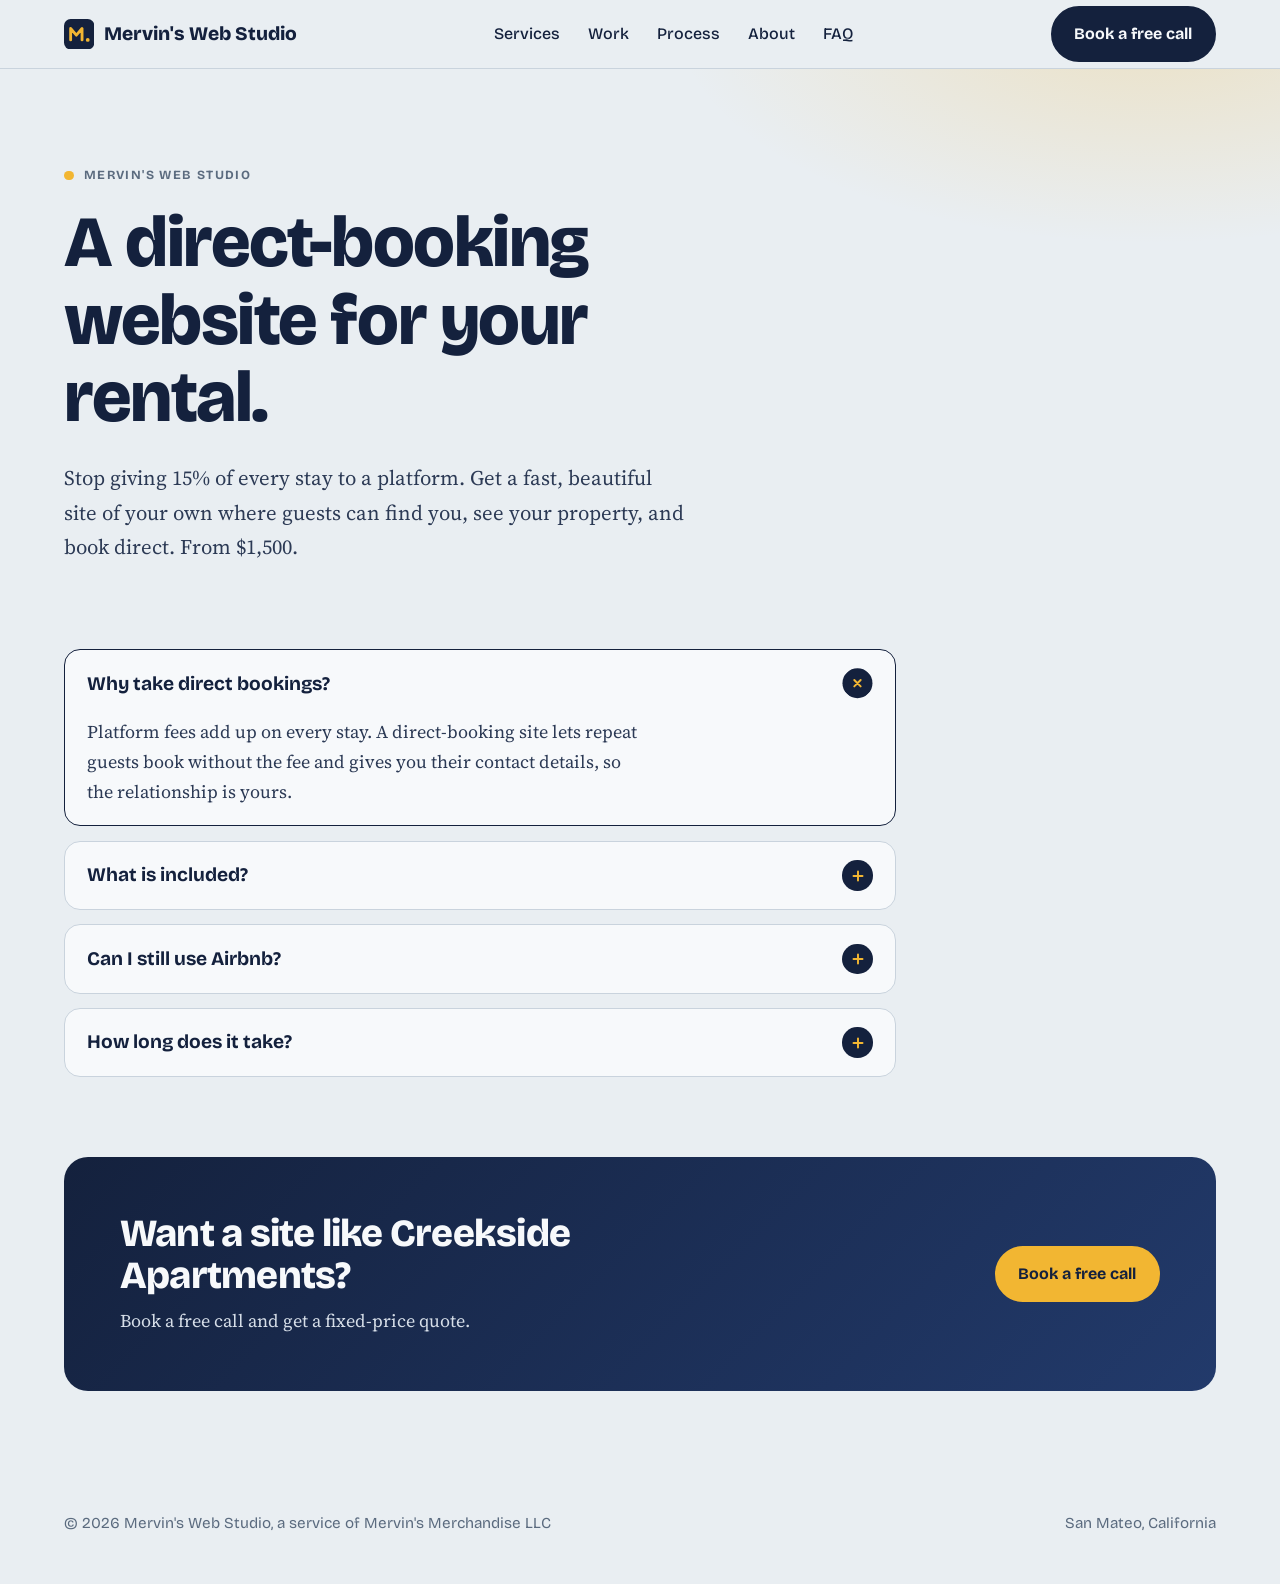
==== airbnb-direct-booking-website.html @ f76c59b7 "Improve SEO and performance, add service pages - Convert images to WebP (about 1.1 MB down to about " ====
<!DOCTYPE html>
<html lang="en">
<head>
<meta charset="utf-8">
<meta name="viewport" content="width=device-width, initial-scale=1, viewport-fit=cover">
<title>Direct-Booking Website for Airbnb and Rental Hosts | Mervin's Web Studio</title>
<meta name="description" content="Direct-booking websites for Airbnb and short-term rental hosts. Keep more of every booking and own your guest relationships. From $1,500, live in about two weeks.">
<link rel="canonical" href="https://mervinswebstudio.com/airbnb-direct-booking-website.html">
<meta property="og:type" content="website">
<meta property="og:url" content="https://mervinswebstudio.com/airbnb-direct-booking-website.html">
<meta property="og:title" content="Direct-Booking Website for Airbnb and Rental Hosts | Mervin's Web Studio">
<meta property="og:description" content="Direct-booking websites for Airbnb and short-term rental hosts. Keep more of every booking and own your guest relationships. From $1,500, live in about two weeks.">
<meta name="theme-color" content="#14213D">
<link rel="icon" href="data:image/svg+xml,<svg xmlns='http://www.w3.org/2000/svg' viewBox='0 0 64 64'><rect width='64' height='64' rx='14' fill='%2314213D'/><path d='M14 44V20l12 14 12-14v24' fill='none' stroke='%23F2B632' stroke-width='6' stroke-linecap='round' stroke-linejoin='round'/><circle cx='50' cy='44' r='4' fill='%23F2B632'/></svg>">
<link rel="preconnect" href="https://fonts.googleapis.com">
<link rel="preconnect" href="https://fonts.gstatic.com" crossorigin>
<link href="https://fonts.googleapis.com/css2?family=Bricolage+Grotesque:opsz,wght@12..96,500;12..96,700;12..96,800&family=Source+Serif+4:opsz,wght@8..60,400;8..60,600&display=swap" rel="stylesheet">
<style>
  :root {
    --fog: #E9EEF2; --paper: #F7F9FB; --harbor: #14213D; --slate: #5B6B7F; --marigold: #F2B632; --line: #C9D3DD;
    --display: "Bricolage Grotesque", "Helvetica Neue", Arial, sans-serif;
    --body: "Source Serif 4", Georgia, "Times New Roman", serif;
    --wrap: 72rem;
    box-sizing: border-box;
  }
  *, *::before, *::after { box-sizing: inherit; }
  html { scroll-behavior: smooth; }
  @media (prefers-reduced-motion: reduce) { html { scroll-behavior: auto; } * { transition: none !important; animation: none !important; } }
  body { margin: 0; background: var(--fog); color: var(--harbor); font-family: var(--body); font-size: 1.125rem; line-height: 1.65; -webkit-font-smoothing: antialiased; }
  a { color: inherit; }
  :focus-visible { outline: 3px solid var(--marigold); outline-offset: 3px; border-radius: 4px; }
  .wrap { width: min(var(--wrap), 100% - 2.5rem); margin-inline: auto; }
  h1, h2, h3 { font-family: var(--display); line-height: 1.08; margin: 0; letter-spacing: -0.02em; }
  p { margin: 0 0 1em; max-width: 62ch; }

  .progress { position: fixed; inset: 0 0 auto 0; height: 3px; z-index: 30; pointer-events: none; transform-origin: 0 50%; transform: scaleX(var(--p, 0)); background: linear-gradient(90deg, var(--marigold), #ffdd8a); }
  .top { position: sticky; top: 0; z-index: 10; background: rgba(233, 238, 242, .92); backdrop-filter: blur(8px); border-bottom: 1px solid var(--line); transition: box-shadow 300ms ease, background 300ms ease; }
  .top.scrolled { background: rgba(247, 249, 251, .94); box-shadow: 0 12px 30px -20px rgba(20, 33, 61, .45); }
  .top .wrap { display: flex; align-items: center; justify-content: space-between; height: 4.25rem; gap: 1rem; }
  .brand { font-family: var(--display); font-weight: 800; font-size: 1.2rem; text-decoration: none; display: flex; align-items: center; gap: .6rem; }
  .brand-mark { width: 1.9rem; height: 1.9rem; }
  .nav { display: flex; gap: 1.75rem; font-family: var(--display); font-weight: 500; font-size: 1rem; }
  .nav a { text-decoration: none; position: relative; }
  .nav a:hover { text-decoration: underline; text-underline-offset: 4px; }
  .nav a[aria-current="page"]::after { content: ""; position: absolute; left: 0; right: 0; bottom: -.35rem; height: 3px; border-radius: 3px; background: var(--marigold); }
  .btn { display: inline-block; font-family: var(--display); font-weight: 700; font-size: 1rem; padding: .8rem 1.35rem; border-radius: 999px; text-decoration: none; border: 2px solid var(--harbor); background: var(--harbor); color: var(--paper); cursor: pointer; transition: transform 220ms ease, background 200ms ease, box-shadow 200ms ease; }
  .btn:hover { background: #1f3160; border-color: #1f3160; box-shadow: 0 14px 26px -14px rgba(20, 33, 61, .65); }
  .btn.gold { background: var(--marigold); border-color: var(--marigold); color: var(--harbor); }
  .btn.gold:hover { background: #ffc94d; border-color: #ffc94d; }
  .menu-btn, .nav .nav-cta { display: none; }
  @media (max-width: 760px) {
    .top .wrap { height: 3.75rem; gap: .6rem; }
    .brand { font-size: 1.05rem; white-space: nowrap; margin-right: auto; }
    .brand-mark { width: 1.7rem; height: 1.7rem; }
    .top .btn { padding: .55rem 1rem; font-size: .92rem; white-space: nowrap; }
    .menu-btn { display: grid; place-items: center; width: 2.75rem; height: 2.75rem; flex: none; border: 1px solid var(--line); border-radius: .7rem; background: var(--paper); color: var(--harbor); cursor: pointer; }
    .menu-btn svg { width: 1.3rem; height: 1.3rem; }
    .menu-btn .close, .top.open .menu-btn .open { display: none; }
    .top.open .menu-btn .close { display: block; }
    .nav { display: none; position: absolute; top: 100%; left: 0; right: 0; flex-direction: column; gap: 0; background: var(--paper); border-bottom: 1px solid var(--line); box-shadow: 0 20px 30px -20px rgba(20, 33, 61, .35); padding: .5rem 1.25rem 1rem; }
    .top.open .nav { display: flex; }
    .nav a { padding: .9rem 0; font-size: 1.1rem; border-bottom: 1px solid var(--fog); }
    .nav a:last-child { border-bottom: 0; }
    .nav a[aria-current="page"]::after { display: none; }
    .nav a[aria-current="page"] { font-weight: 700; }
    .nav .nav-cta { display: block; margin-top: .75rem; padding: .9rem 1rem; text-align: center; color: var(--paper); }
  }
  @media (max-width: 480px) { .top .wrap > .btn { display: none; } }

  .faq-hero { position: relative; overflow: clip; padding: clamp(3.5rem, 8vw, 6rem) 0 clamp(1.5rem, 4vw, 2.5rem); background: radial-gradient(50rem 24rem at 90% -10%, rgba(242, 182, 50, .24), transparent 60%); }
  .faq-head .eyebrow { display: flex; align-items: center; gap: .65rem; margin: 0 0 1.15rem; font-family: var(--display); font-size: .78rem; font-weight: 700; letter-spacing: .11em; text-transform: uppercase; color: var(--slate); }
  .faq-head .eyebrow::before { content: ""; width: .6rem; height: .6rem; border-radius: 50%; background: var(--marigold); }
  .faq-head h1 { font-size: clamp(2.5rem, 6.5vw, 4.5rem); font-weight: 800; max-width: 16ch; }
  .faq-head p.lede { margin-top: 1.5rem; font-size: clamp(1.1rem, 2vw, 1.3rem); color: #2c3a55; }

  .faq-list { display: grid; gap: .9rem; padding: 1.5rem 0 clamp(3rem, 7vw, 5rem); max-width: 52rem; }
  .faq-list details { background: var(--paper); border: 1px solid var(--line); border-radius: 1rem; transition: box-shadow 250ms ease, border-color 250ms ease; }
  .faq-list details:hover { box-shadow: 0 18px 36px -26px rgba(20, 33, 61, .55); }
  .faq-list details[open] { border-color: var(--harbor); }
  .faq-list summary { list-style: none; cursor: pointer; display: flex; align-items: center; justify-content: space-between; gap: 1rem; padding: 1.15rem 1.4rem; font-family: var(--display); font-weight: 700; font-size: 1.2rem; line-height: 1.25; }
  .faq-list summary::-webkit-details-marker { display: none; }
  .faq-list summary::after { content: ""; flex: none; width: 1.9rem; height: 1.9rem; border-radius: 50%; background: var(--harbor) url("data:image/svg+xml,%3Csvg xmlns='http://www.w3.org/2000/svg' viewBox='0 0 24 24' fill='none' stroke='%23F2B632' stroke-width='2.6' stroke-linecap='round'%3E%3Cpath d='M12 6v12M6 12h12'/%3E%3C/svg%3E") center / 1.1rem no-repeat; transition: transform 300ms ease; }
  .faq-list details[open] summary::after { transform: rotate(135deg); }
  .faq-list .answer { padding: 0 1.4rem 1.2rem; color: #2c3a55; }
  .faq-list .answer p:last-child { margin-bottom: 0; }

  .cta { background: linear-gradient(135deg, var(--harbor), #223a6b); color: var(--paper); border-radius: 1.5rem; padding: clamp(2rem, 6vw, 3.5rem); margin-bottom: clamp(3rem, 7vw, 5rem); display: flex; flex-wrap: wrap; align-items: center; justify-content: space-between; gap: 1.5rem; }
  .cta h2 { font-size: clamp(1.6rem, 3.5vw, 2.4rem); font-weight: 800; max-width: 20ch; }
  .cta p { color: #d6dee8; margin: .6rem 0 0; }

  footer { padding: 2.5rem 0 3rem; font-family: var(--display); font-size: .95rem; color: var(--slate); }
  footer .wrap { display: flex; flex-wrap: wrap; justify-content: space-between; gap: 1rem; }
  @media (max-width: 560px) { body { font-size: 1.0625rem; } .cta .btn { display: block; width: 100%; text-align: center; } footer .wrap { flex-direction: column; gap: .5rem; } .faq-list summary { font-size: 1.1rem; } }

  .motion-ready [data-reveal="up"] { opacity: 0; transform: translateY(1.25rem); transition: opacity 700ms ease, transform 700ms cubic-bezier(.2, .7, .2, 1); transition-delay: var(--reveal-delay, 0ms); }
  .motion-ready [data-reveal="up"].is-visible { opacity: 1; transform: translateY(0); }
</style>
<script type="application/ld+json">[{"@context": "https://schema.org", "@type": "Service", "name": "A direct-booking website for your rental", "provider": {"@type": "ProfessionalService", "name": "Mervin's Web Studio", "url": "https://mervinswebstudio.com/"}, "areaServed": "US", "description": "Direct-booking websites for Airbnb and short-term rental hosts. Keep more of every booking and own your guest relationships. From $1,500, live in about two weeks."}, {"@context": "https://schema.org", "@type": "FAQPage", "mainEntity": [{"@type": "Question", "name": "Why take direct bookings?", "acceptedAnswer": {"@type": "Answer", "text": "Platform fees add up on every stay. A direct-booking site lets repeat guests book without the fee and gives you their contact details, so the relationship is yours."}}, {"@type": "Question", "name": "What is included?", "acceptedAnswer": {"@type": "Answer", "text": "Photo galleries, amenities and house rules, availability and pricing display, an inquiry or booking flow, mobile-first design, basic SEO, and custom domain setup."}}, {"@type": "Question", "name": "Can I still use Airbnb?", "acceptedAnswer": {"@type": "Answer", "text": "Yes. Keep your listings active and use the site to capture repeat guests and referrals."}}, {"@type": "Question", "name": "How long does it take?", "acceptedAnswer": {"@type": "Answer", "text": "About two weeks from first call to launch, with two rounds of changes included."}}]}]</script>
</head>
<body>

<div class="progress" aria-hidden="true"></div>

<header class="top">
  <div class="wrap">
    <a class="brand" href="index.html" aria-label="Mervin's Web Studio home">
      <svg class="brand-mark" viewBox="0 0 64 64" aria-hidden="true"><rect width="64" height="64" rx="14" fill="#14213D"/><path d="M14 44V20l12 14 12-14v24" fill="none" stroke="#F2B632" stroke-width="6" stroke-linecap="round" stroke-linejoin="round"/><circle cx="50" cy="44" r="4" fill="#F2B632"/></svg>
      <span class="brand-name">Mervin's Web Studio</span>
    </a>
    <nav class="nav" id="site-nav" aria-label="Main">
      <a href="index.html#services">Services</a>
      <a href="index.html#work">Work</a>
      <a href="index.html#process">Process</a>
      <a href="index.html#about">About</a>
      <a href="faq.html">FAQ</a>
      <a class="btn nav-cta" href="index.html#contact">Book a free call</a>
    </nav>
    <a class="btn" href="index.html#contact">Book a free call</a>
    <button class="menu-btn" type="button" aria-controls="site-nav" aria-expanded="false" aria-label="Open menu">
      <svg class="open" viewBox="0 0 24 24" fill="none" stroke="currentColor" stroke-width="2.2" stroke-linecap="round" aria-hidden="true"><path d="M4 7h16M4 12h16M4 17h16"/></svg>
      <svg class="close" viewBox="0 0 24 24" fill="none" stroke="currentColor" stroke-width="2.2" stroke-linecap="round" aria-hidden="true"><path d="M6 6l12 12M18 6L6 18"/></svg>
    </button>
  </div>
</header>

<main>
  <section class="faq-hero">
    <div class="wrap faq-head">
      <p class="eyebrow">Mervin's Web Studio</p>
      <h1>A direct-booking website for your rental.</h1>
      <p class="lede">Stop giving 15% of every stay to a platform. Get a fast, beautiful site of your own where guests can find you, see your property, and book direct. From $1,500.</p>
    </div>
  </section>

  <div class="wrap">
    <div class="faq-list">
      <details open>
        <summary>Why take direct bookings?</summary>
        <div class="answer"><p>Platform fees add up on every stay. A direct-booking site lets repeat guests book without the fee and gives you their contact details, so the relationship is yours.</p></div>
      </details>
      <details>
        <summary>What is included?</summary>
        <div class="answer"><p>Photo galleries, amenities and house rules, availability and pricing display, an inquiry or booking flow, mobile-first design, basic SEO, and custom domain setup.</p></div>
      </details>
      <details>
        <summary>Can I still use Airbnb?</summary>
        <div class="answer"><p>Yes. Keep your listings active and use the site to capture repeat guests and referrals.</p></div>
      </details>
      <details>
        <summary>How long does it take?</summary>
        <div class="answer"><p>About two weeks from first call to launch, with two rounds of changes included.</p></div>
      </details>
    </div>

    <div class="cta" data-reveal="up">
      <div>
        <h2>Want a site like Creekside Apartments?</h2>
        <p>Book a free call and get a fixed-price quote.</p>
      </div>
      <a class="btn gold" href="index.html#contact">Book a free call</a>
    </div>
  </div>
</main>

<footer>
  <div class="wrap">
    <span>&copy; <span id="yr">2026</span> Mervin's Web Studio, a service of Mervin's Merchandise LLC</span>
    <span>San Mateo, California</span>
  </div>
</footer>

<script>
  document.getElementById('yr').textContent = new Date().getFullYear();
  var topBar = document.querySelector('.top');
  var menuBtn = topBar.querySelector('.menu-btn');
  function setMenu(open) {
    topBar.classList.toggle('open', open);
    menuBtn.setAttribute('aria-expanded', open);
    menuBtn.setAttribute('aria-label', open ? 'Close menu' : 'Open menu');
  }
  menuBtn.addEventListener('click', function () { setMenu(!topBar.classList.contains('open')); });
  document.addEventListener('keydown', function (e) { if (e.key === 'Escape') setMenu(false); });
</script>
<script src="animations.js" defer></script>
</body>
</html>
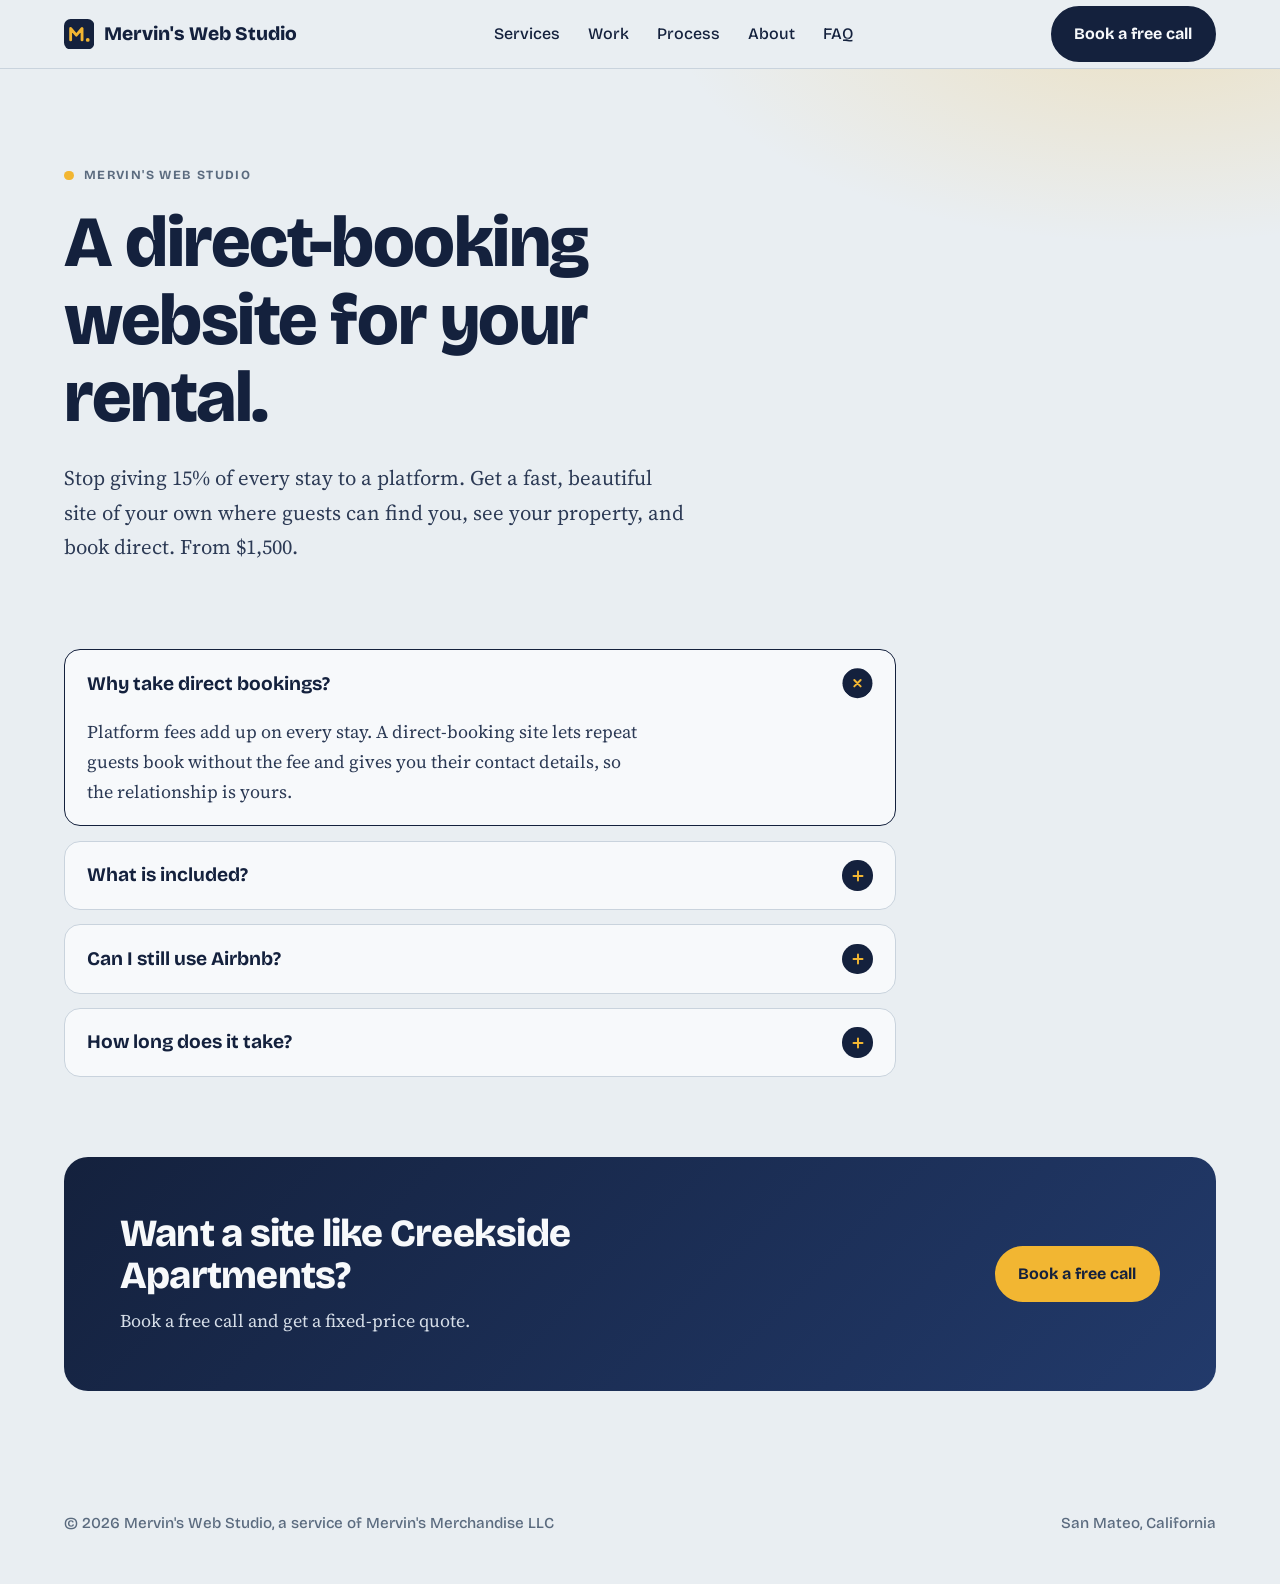
==== commit 82537001: "Optimize website performance and SEO Self-host fonts, add responsive image variants and caching, and" ====
--- a/airbnb-direct-booking-website.html
+++ b/airbnb-direct-booking-website.html
@@ -7,14 +7,24 @@
 <meta name="description" content="Direct-booking websites for Airbnb and short-term rental hosts. Keep more of every booking and own your guest relationships. From $1,500, live in about two weeks.">
 <link rel="canonical" href="https://mervinswebstudio.com/airbnb-direct-booking-website.html">
 <meta property="og:type" content="website">
+<meta property="og:site_name" content="Mervin's Web Studio">
+<meta property="og:locale" content="en_US">
 <meta property="og:url" content="https://mervinswebstudio.com/airbnb-direct-booking-website.html">
 <meta property="og:title" content="Direct-Booking Website for Airbnb and Rental Hosts | Mervin's Web Studio">
 <meta property="og:description" content="Direct-booking websites for Airbnb and short-term rental hosts. Keep more of every booking and own your guest relationships. From $1,500, live in about two weeks.">
+<meta property="og:image" content="https://mervinswebstudio.com/images/creekside-airbnb.webp">
+<meta property="og:image:alt" content="Creekside Apartments direct-booking website project">
+<meta name="twitter:card" content="summary_large_image">
+<meta name="twitter:title" content="Direct-Booking Website for Airbnb and Rental Hosts | Mervin's Web Studio">
+<meta name="twitter:description" content="Direct-booking websites for Airbnb and short-term rental hosts. Keep more of every booking and own your guest relationships.">
+<meta name="twitter:image" content="https://mervinswebstudio.com/images/creekside-airbnb.webp">
+<meta name="twitter:image:alt" content="Creekside Apartments direct-booking website project">
 <meta name="theme-color" content="#14213D">
 <link rel="icon" href="data:image/svg+xml,<svg xmlns='http://www.w3.org/2000/svg' viewBox='0 0 64 64'><rect width='64' height='64' rx='14' fill='%2314213D'/><path d='M14 44V20l12 14 12-14v24' fill='none' stroke='%23F2B632' stroke-width='6' stroke-linecap='round' stroke-linejoin='round'/><circle cx='50' cy='44' r='4' fill='%23F2B632'/></svg>">
-<link rel="preconnect" href="https://fonts.googleapis.com">
-<link rel="preconnect" href="https://fonts.gstatic.com" crossorigin>
-<link href="https://fonts.googleapis.com/css2?family=Bricolage+Grotesque:opsz,wght@12..96,500;12..96,700;12..96,800&family=Source+Serif+4:opsz,wght@8..60,400;8..60,600&display=swap" rel="stylesheet">
+<link rel="preload" href="fonts/bricolage-grotesque-latin.woff2" as="font" type="font/woff2" crossorigin>
+<link rel="preload" href="fonts/source-serif-4-latin.woff2" as="font" type="font/woff2" crossorigin>
+<link rel="stylesheet" href="fonts.css">
+<script type="application/ld+json">{"@context":"https://schema.org","@type":"BreadcrumbList","itemListElement":[{"@type":"ListItem","position":1,"name":"Home","item":"https://mervinswebstudio.com/"},{"@type":"ListItem","position":2,"name":"Direct Booking Websites","item":"https://mervinswebstudio.com/airbnb-direct-booking-website.html"}]}</script>
 <style>
   :root {
     --fog: #E9EEF2; --paper: #F7F9FB; --harbor: #14213D; --slate: #5B6B7F; --marigold: #F2B632; --line: #C9D3DD;
--- a/fonts.css
+++ b/fonts.css
@@ -0,0 +1,17 @@
+@font-face {
+  font-family: "Bricolage Grotesque";
+  font-style: normal;
+  font-weight: 500 800;
+  font-display: swap;
+  src: url("fonts/bricolage-grotesque-latin.woff2") format("woff2");
+  unicode-range: U+0000-00FF, U+0131, U+0152-0153, U+02BB-02BC, U+02C6, U+02DA, U+02DC, U+0304, U+0308, U+0329, U+2000-206F, U+20AC, U+2122, U+2191, U+2193, U+2212, U+2215, U+FEFF, U+FFFD;
+}
+
+@font-face {
+  font-family: "Source Serif 4";
+  font-style: normal;
+  font-weight: 400 600;
+  font-display: swap;
+  src: url("fonts/source-serif-4-latin.woff2") format("woff2");
+  unicode-range: U+0000-00FF, U+0131, U+0152-0153, U+02BB-02BC, U+02C6, U+02DA, U+02DC, U+0304, U+0308, U+0329, U+2000-206F, U+20AC, U+2122, U+2191, U+2193, U+2212, U+2215, U+FEFF, U+FFFD;
+}
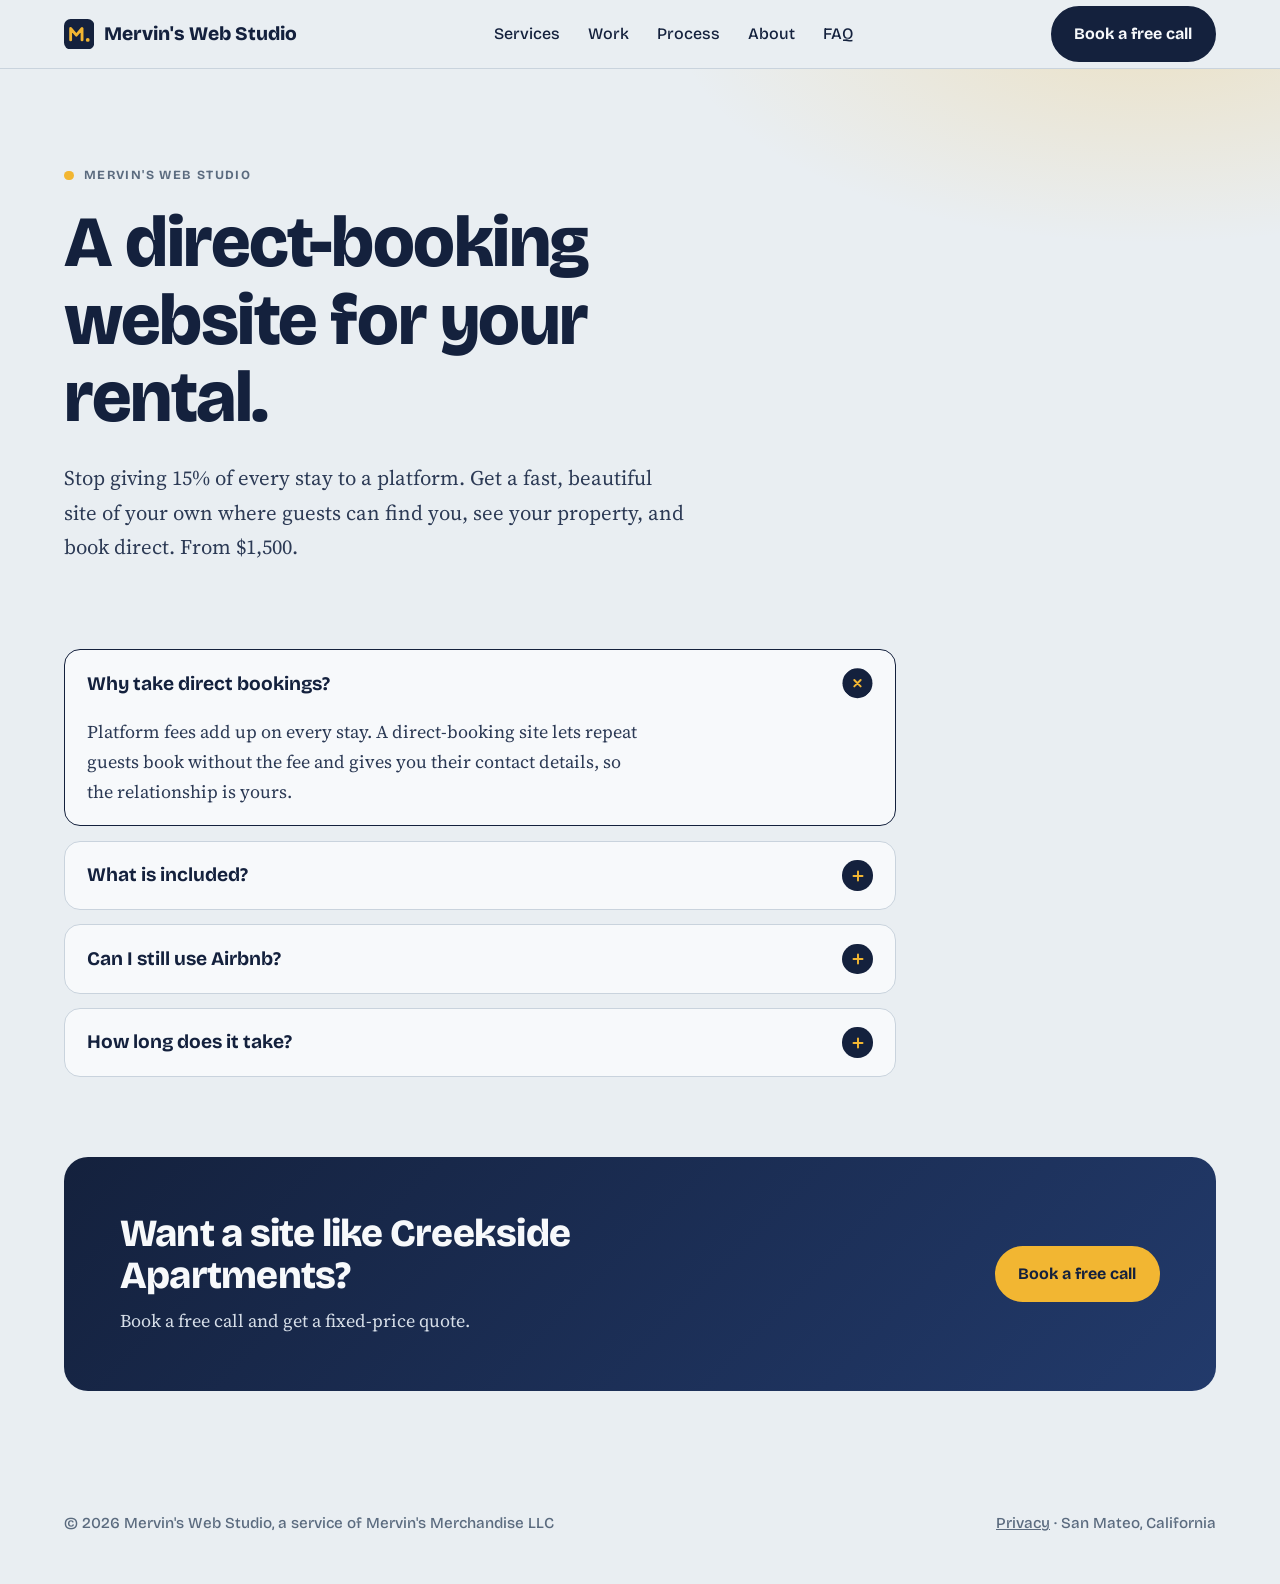
==== commit 457cb90e: "Prepare site for production launch Co-authored-by: Copilot <223556219+Copilot@users.noreply.github.c" ====
--- a/airbnb-direct-booking-website.html
+++ b/airbnb-direct-booking-website.html
@@ -175,7 +175,7 @@
 <footer>
   <div class="wrap">
     <span>&copy; <span id="yr">2026</span> Mervin's Web Studio, a service of Mervin's Merchandise LLC</span>
-    <span>San Mateo, California</span>
+    <span><a href="privacy.html">Privacy</a> · San Mateo, California</span>
   </div>
 </footer>
 
@@ -192,5 +192,7 @@
   document.addEventListener('keydown', function (e) { if (e.key === 'Escape') setMenu(false); });
 </script>
 <script src="animations.js" defer></script>
+<script src="site-config.js" defer></script>
+<script src="analytics.js" defer></script>
 </body>
 </html>
